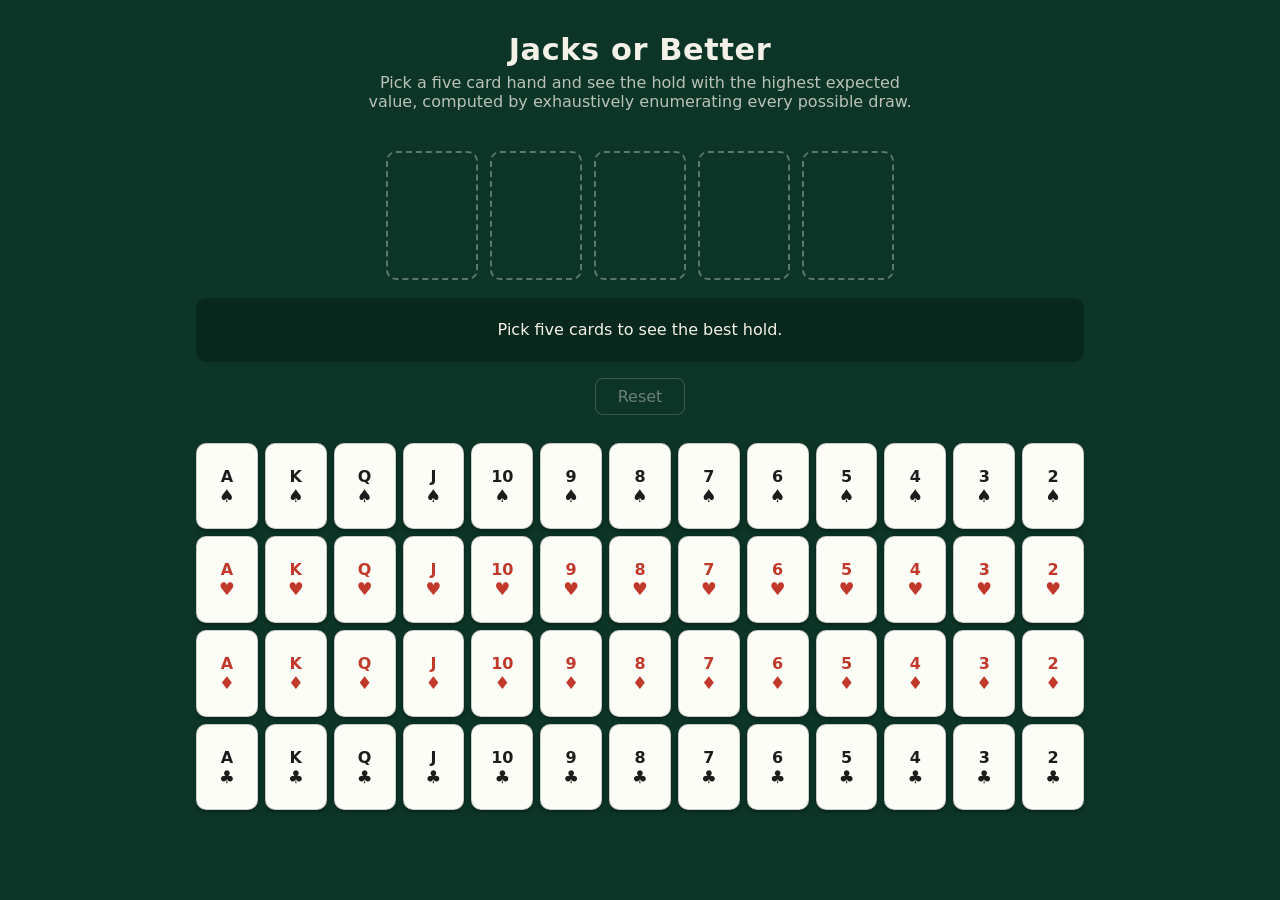
==== index.html @ 5003413f "init" ====
<!DOCTYPE html>
<html lang="en">
<head>
  <meta charset="utf-8">
  <meta name="viewport" content="width=device-width, initial-scale=1">
  <title>Jacks or Better Strategy Calculator</title>
  <link rel="icon" href="data:image/svg+xml,<svg xmlns='http://www.w3.org/2000/svg' viewBox='0 0 100 100'><text y='0.9em' font-size='90'>♠</text></svg>">
  <link rel="stylesheet" href="style.css">
</head>
<body>
  <header>
    <h1>Jacks or Better</h1>
    <p>Pick a five card hand and see the hold with the highest expected value, computed by exhaustively enumerating every possible draw.</p>
  </header>
  <main>
    <section id="hand" aria-label="Your hand"></section>
    <div id="result" role="status"></div>
    <button id="reset" type="button">Reset</button>
    <section id="grid" aria-label="Card picker"></section>
  </main>
  <script type="module" src="src/ui.js"></script>
</body>
</html>
---- style.css ----
* {
  box-sizing: border-box;
}

body {
  margin: 0;
  min-height: 100vh;
  background-color: #0c3527;
  color: #f4f1e8;
  font-family: system-ui, -apple-system, 'Segoe UI', sans-serif;
}

header,
main {
  max-width: 920px;
  margin: 0 auto;
  padding: 0 16px;
}

header {
  padding-top: 32px;
  text-align: center;
}

header h1 {
  margin: 0 0 6px;
  font-size: 1.9rem;
  letter-spacing: 0.02em;
}

header p {
  margin: 0 auto 28px;
  max-width: 56ch;
  color: #f4f1e8bf;
}

main {
  padding-bottom: 48px;
}

#hand {
  display: flex;
  justify-content: center;
  gap: 12px;
  padding-top: 12px;
  margin-bottom: 18px;
}

#hand .card,
.card-slot {
  width: clamp(58px, 14vw, 92px);
}

.card-slot {
  aspect-ratio: 5 / 7;
  border: 2px dashed #f4f1e859;
  border-radius: 10px;
}

.card {
  position: relative;
  display: flex;
  flex-direction: column;
  align-items: center;
  justify-content: center;
  gap: 2px;
  aspect-ratio: 5 / 7;
  padding: 0;
  background: #fdfdf8;
  border: 1px solid #00000033;
  border-radius: 10px;
  box-shadow: 0 2px 4px #00000059;
  cursor: pointer;
  font: inherit;
  transition: transform 120ms ease, box-shadow 120ms ease, opacity 120ms ease;
}

.card.red {
  color: #c0392b;
}

.card.black {
  color: #1c1c1c;
}

.card:enabled:hover {
  transform: translateY(-3px);
  box-shadow: 0 6px 12px #00000066;
}

.card:disabled {
  opacity: 0.25;
  cursor: default;
  box-shadow: none;
}

.card-rank {
  font-weight: 700;
}

.card-suit {
  line-height: 1;
}

#hand .card-rank {
  font-size: clamp(1rem, 3vw, 1.5rem);
}

#hand .card-suit {
  font-size: clamp(1.1rem, 3.4vw, 1.7rem);
}

.hand-card.held {
  outline: 3px solid #f5b301;
  outline-offset: 1px;
}

.hand-card.discarded {
  opacity: 0.45;
}

.hold-chip {
  position: absolute;
  top: -11px;
  left: 50%;
  transform: translateX(-50%);
  padding: 2px 8px;
  background: #f5b301;
  color: #231a02;
  font-size: 0.65rem;
  font-weight: 700;
  letter-spacing: 0.08em;
  border-radius: 999px;
}

#result {
  display: flex;
  flex-direction: column;
  align-items: center;
  justify-content: center;
  gap: 2px;
  min-height: 64px;
  padding: 10px 16px;
  background: #00000040;
  border-radius: 10px;
  text-align: center;
}

.result-hold {
  font-size: 1.15rem;
  font-weight: 600;
}

.result-ev {
  color: #f4f1e8cc;
  font-size: 0.95rem;
}

#reset {
  display: block;
  margin: 16px auto 0;
  padding: 8px 22px;
  background: transparent;
  color: inherit;
  border: 1px solid #f4f1e880;
  border-radius: 8px;
  font: inherit;
  cursor: pointer;
}

#reset:enabled:hover {
  background: #f4f1e81f;
}

#reset:disabled {
  opacity: 0.4;
  cursor: default;
}

#grid {
  display: grid;
  grid-template-columns: repeat(13, minmax(34px, 1fr));
  gap: clamp(3px, 0.8vw, 7px);
  margin-top: 28px;
  overflow-x: auto;
  padding-bottom: 4px;
}

#grid .card-rank {
  font-size: clamp(0.6rem, 1.7vw, 1rem);
}

#grid .card-suit {
  font-size: clamp(0.7rem, 1.9vw, 1.1rem);
}
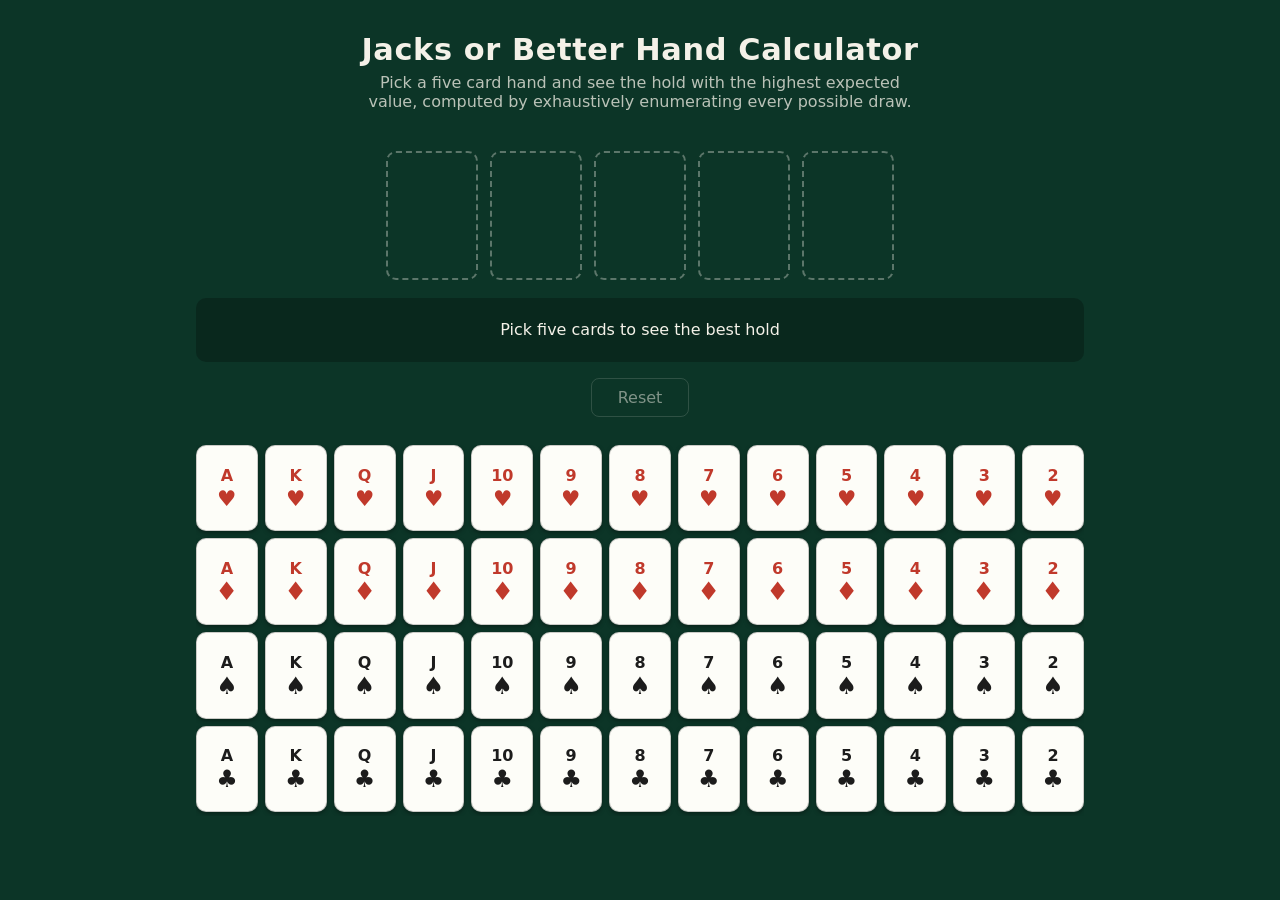
==== commit 0347622f: "polish card grid and suit rendering" ====
--- a/index.html
+++ b/index.html
@@ -3,13 +3,13 @@
 <head>
   <meta charset="utf-8">
   <meta name="viewport" content="width=device-width, initial-scale=1">
-  <title>Jacks or Better Strategy Calculator</title>
+  <title>Jacks or Better Hand Calculator</title>
   <link rel="icon" href="data:image/svg+xml,<svg xmlns='http://www.w3.org/2000/svg' viewBox='0 0 100 100'><text y='0.9em' font-size='90'>♠</text></svg>">
   <link rel="stylesheet" href="style.css">
 </head>
 <body>
   <header>
-    <h1>Jacks or Better</h1>
+    <h1>Jacks or Better Hand Calculator</h1>
     <p>Pick a five card hand and see the hold with the highest expected value, computed by exhaustively enumerating every possible draw.</p>
   </header>
   <main>
--- a/style.css
+++ b/style.css
@@ -102,12 +102,22 @@
   line-height: 1;
 }
 
+/* optical corrections: at equal font size the solid heart carries more
+   visual mass than the other suits and the narrow diamond carries less */
+.card-suit-hearts {
+  transform: scale(0.9);
+}
+
+.card-suit-diamonds {
+  transform: scale(1.06);
+}
+
 #hand .card-rank {
   font-size: clamp(1rem, 3vw, 1.5rem);
 }
 
 #hand .card-suit {
-  font-size: clamp(1.1rem, 3.4vw, 1.7rem);
+  font-size: clamp(1.3rem, 3.8vw, 2rem);
 }
 
 .hand-card.held {
@@ -159,22 +169,32 @@
 #reset {
   display: block;
   margin: 16px auto 0;
-  padding: 8px 22px;
+  padding: 9px 26px;
+  background: #f4f1e8;
+  color: #0c3527;
+  border: 1px solid transparent;
+  border-radius: 8px;
+  font: inherit;
+  font-weight: 600;
+  cursor: pointer;
+  box-shadow: 0 2px 6px #00000059;
+  transition: transform 120ms ease, box-shadow 120ms ease;
+}
+
+#reset:enabled:hover {
+  background: #ffffff;
+  transform: translateY(-1px);
+  box-shadow: 0 4px 10px #00000066;
+}
+
+#reset:disabled {
   background: transparent;
   color: inherit;
-  border: 1px solid #f4f1e880;
-  border-radius: 8px;
-  font: inherit;
-  cursor: pointer;
-}
-
-#reset:enabled:hover {
-  background: #f4f1e81f;
-}
-
-#reset:disabled {
-  opacity: 0.4;
+  border-color: #f4f1e84d;
+  font-weight: 400;
+  opacity: 0.5;
   cursor: default;
+  box-shadow: none;
 }
 
 #grid {
@@ -191,5 +211,5 @@
 }
 
 #grid .card-suit {
-  font-size: clamp(0.7rem, 1.9vw, 1.1rem);
-}
+  font-size: clamp(0.9rem, 2.4vw, 1.5rem);
+}
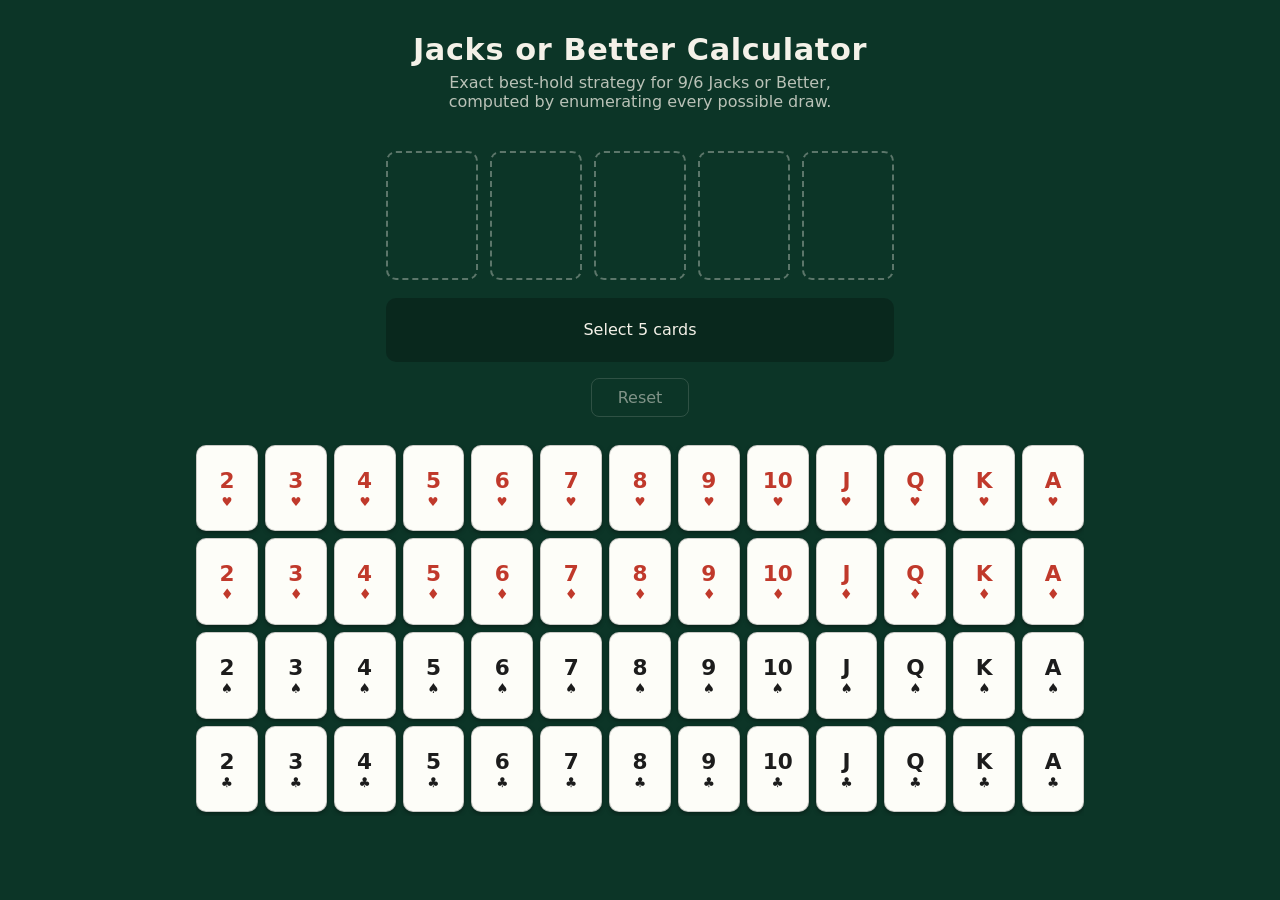
==== commit 6e086c7c: "rework hand and result presentation" ====
--- a/index.html
+++ b/index.html
@@ -3,14 +3,14 @@
 <head>
   <meta charset="utf-8">
   <meta name="viewport" content="width=device-width, initial-scale=1">
-  <title>Jacks or Better Hand Calculator</title>
+  <title>Jacks or Better Calculator</title>
   <link rel="icon" href="data:image/svg+xml,<svg xmlns='http://www.w3.org/2000/svg' viewBox='0 0 100 100'><text y='0.9em' font-size='90'>♠</text></svg>">
   <link rel="stylesheet" href="style.css">
 </head>
 <body>
   <header>
-    <h1>Jacks or Better Hand Calculator</h1>
-    <p>Pick a five card hand and see the hold with the highest expected value, computed by exhaustively enumerating every possible draw.</p>
+    <h1>Jacks or Better Calculator</h1>
+    <p>Exact best-hold strategy for 9/6 Jacks or Better,<br>computed by enumerating every possible draw.</p>
   </header>
   <main>
     <section id="hand" aria-label="Your hand"></section>
--- a/style.css
+++ b/style.css
@@ -38,17 +38,22 @@
   padding-bottom: 48px;
 }
 
+:root {
+  --hand-card-width: clamp(58px, 14vw, 92px);
+  --hand-gap: 12px;
+}
+
 #hand {
   display: flex;
   justify-content: center;
-  gap: 12px;
+  gap: var(--hand-gap);
   padding-top: 12px;
   margin-bottom: 18px;
 }
 
 #hand .card,
 .card-slot {
-  width: clamp(58px, 14vw, 92px);
+  width: var(--hand-card-width);
 }
 
 .card-slot {
@@ -113,11 +118,11 @@
 }
 
 #hand .card-rank {
-  font-size: clamp(1rem, 3vw, 1.5rem);
+  font-size: clamp(1.2rem, 3.4vw, 1.9rem);
 }
 
 #hand .card-suit {
-  font-size: clamp(1.3rem, 3.8vw, 2rem);
+  font-size: clamp(0.8rem, 2.1vw, 1.2rem);
 }
 
 .hand-card.held {
@@ -149,6 +154,8 @@
   align-items: center;
   justify-content: center;
   gap: 2px;
+  width: calc(5 * var(--hand-card-width) + 4 * var(--hand-gap));
+  margin: 0 auto;
   min-height: 64px;
   padding: 10px 16px;
   background: #00000040;
@@ -156,14 +163,19 @@
   text-align: center;
 }
 
-.result-hold {
-  font-size: 1.15rem;
+.result-ev-value {
+  font-size: 1.7rem;
+  font-weight: 700;
+}
+
+.result-ev-caption {
+  color: #f4f1e8b3;
+  font-size: 0.85rem;
+}
+
+.result-note {
+  font-size: 1.05rem;
   font-weight: 600;
-}
-
-.result-ev {
-  color: #f4f1e8cc;
-  font-size: 0.95rem;
 }
 
 #reset {
@@ -207,9 +219,9 @@
 }
 
 #grid .card-rank {
-  font-size: clamp(0.6rem, 1.7vw, 1rem);
+  font-size: clamp(0.85rem, 2.2vw, 1.35rem);
 }
 
 #grid .card-suit {
-  font-size: clamp(0.9rem, 2.4vw, 1.5rem);
-}
+  font-size: clamp(0.55rem, 1.4vw, 0.85rem);
+}
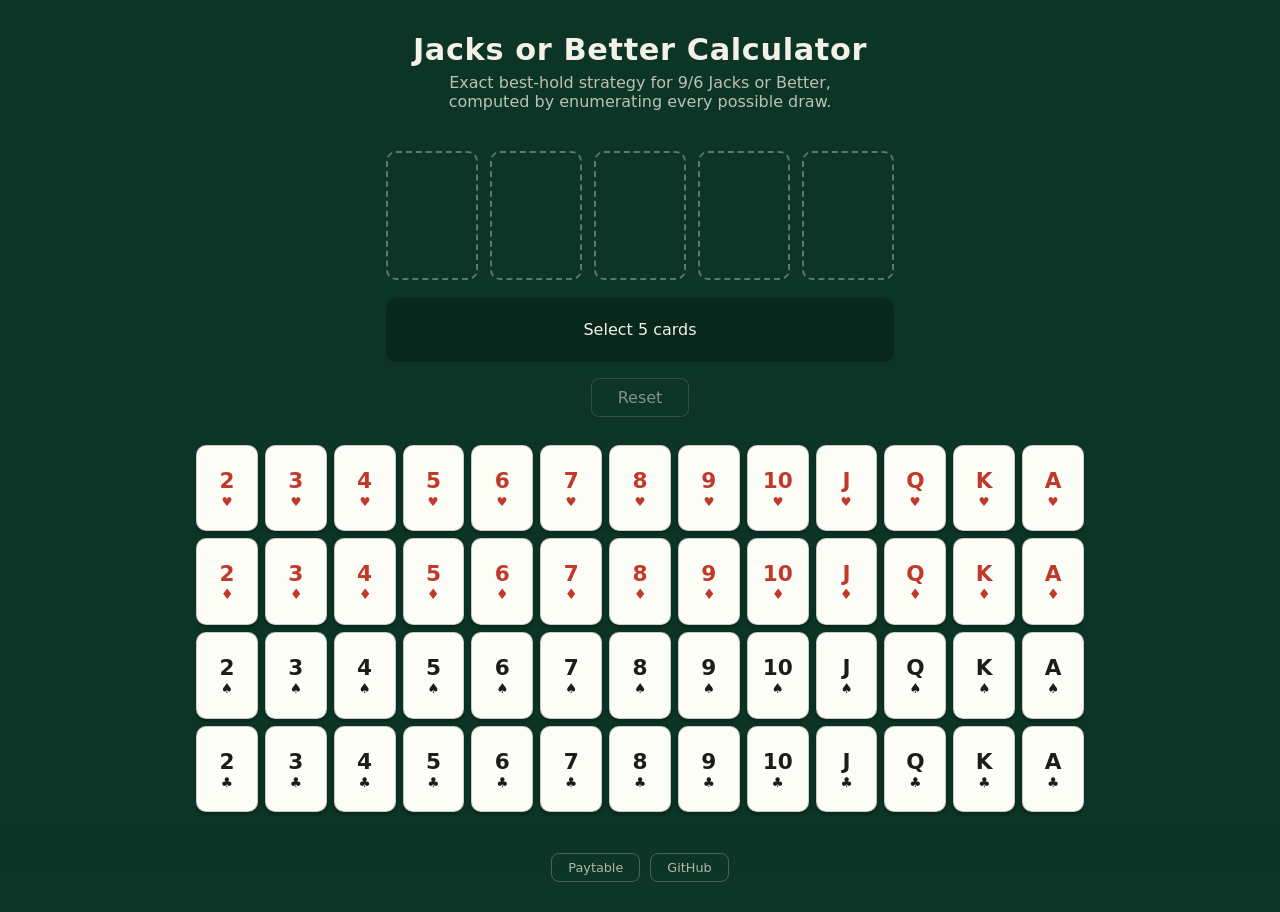
==== commit 63fd4eff: "add paytable panel and footer buttons" ====
--- a/index.html
+++ b/index.html
@@ -18,6 +18,11 @@
     <button id="reset" type="button">Reset</button>
     <section id="grid" aria-label="Card picker"></section>
   </main>
+  <section id="paytable" aria-label="Pay table" hidden></section>
+  <footer id="extras">
+    <button id="paytable-toggle" type="button" aria-expanded="false">Paytable</button>
+    <a href="">GitHub</a>
+  </footer>
   <script type="module" src="src/ui.js"></script>
 </body>
 </html>
--- a/style.css
+++ b/style.css
@@ -1,5 +1,10 @@
 * {
   box-sizing: border-box;
+}
+
+:root {
+  --hand-card-width: clamp(58px, 14vw, 92px);
+  --hand-gap: 12px;
 }
 
 body {
@@ -35,12 +40,7 @@
 }
 
 main {
-  padding-bottom: 48px;
-}
-
-:root {
-  --hand-card-width: clamp(58px, 14vw, 92px);
-  --hand-gap: 12px;
+  padding-bottom: 96px;
 }
 
 #hand {
@@ -130,22 +130,37 @@
   outline-offset: 1px;
 }
 
+.hand-card.discard-all {
+  outline: 3px solid #b0b6ae;
+  outline-offset: 1px;
+}
+
 .hand-card.discarded {
   opacity: 0.45;
 }
 
-.hold-chip {
+.hold-chip,
+.discard-chip {
   position: absolute;
   top: -11px;
   left: 50%;
   transform: translateX(-50%);
   padding: 2px 8px;
-  background: #f5b301;
-  color: #231a02;
   font-size: 0.65rem;
   font-weight: 700;
   letter-spacing: 0.08em;
   border-radius: 999px;
+  white-space: nowrap;
+}
+
+.hold-chip {
+  background: #f5b301;
+  color: #231a02;
+}
+
+.discard-chip {
+  background: #b0b6ae;
+  color: #0c3527;
 }
 
 #result {
@@ -173,11 +188,6 @@
   font-size: 0.85rem;
 }
 
-.result-note {
-  font-size: 1.05rem;
-  font-weight: 600;
-}
-
 #reset {
   display: block;
   margin: 16px auto 0;
@@ -225,3 +235,113 @@
 #grid .card-suit {
   font-size: clamp(0.55rem, 1.4vw, 0.85rem);
 }
+
+#extras {
+  position: fixed;
+  left: 0;
+  right: 0;
+  bottom: 0;
+  z-index: 5;
+  display: flex;
+  justify-content: center;
+  gap: 10px;
+  padding: 26px 16px 18px;
+  background: linear-gradient(#0c352700, #0c3527 60%);
+  pointer-events: none;
+}
+
+#extras button,
+#extras a {
+  pointer-events: auto;
+  display: inline-flex;
+  align-items: center;
+  padding: 6px 16px;
+  background: transparent;
+  color: #f4f1e8b3;
+  border: 1px solid #f4f1e840;
+  border-radius: 8px;
+  font: inherit;
+  font-size: 0.8rem;
+  text-decoration: none;
+  cursor: pointer;
+}
+
+#extras button:hover,
+#extras a:hover {
+  color: #f4f1e8;
+  border-color: #f4f1e880;
+  background: #f4f1e814;
+}
+
+#paytable-toggle[aria-expanded='true'],
+#paytable-toggle[aria-expanded='true']:hover {
+  background: #f4f1e8;
+  border-color: #f4f1e8;
+  color: #0c3527;
+}
+
+#paytable {
+  position: fixed;
+  left: 50%;
+  bottom: 82px;
+  transform: translateX(-50%);
+  z-index: 5;
+  width: min(380px, calc(100vw - 32px));
+  max-height: calc(100vh - 140px);
+  overflow-y: auto;
+  padding: 14px 8px;
+  background: #0e3d2d;
+  border: 1px solid #f4f1e821;
+  border-radius: 12px;
+  box-shadow: 0 4px 14px #00000038;
+  color: #f4f1e899;
+}
+
+#paytable h2 {
+  margin: 0 0 2px;
+  padding: 0 8px;
+  font-size: 0.85rem;
+  font-weight: 600;
+}
+
+#paytable table {
+  width: 100%;
+  border-collapse: collapse;
+  font-size: 0.85rem;
+}
+
+#paytable th {
+  padding: 4px 8px;
+  font-size: 0.72rem;
+  font-weight: 600;
+  letter-spacing: 0.06em;
+  text-transform: uppercase;
+  text-align: left;
+  color: #f4f1e87a;
+  border-bottom: 1px solid #f4f1e81f;
+}
+
+#paytable th.paytable-pays {
+  text-align: right;
+}
+
+#paytable td {
+  padding: 4px 8px;
+}
+
+#paytable tr + tr td {
+  border-top: 1px solid #f4f1e812;
+}
+
+.paytable-pays {
+  text-align: right;
+  font-weight: 500;
+  font-variant-numeric: tabular-nums;
+}
+
+.paytable-rtp {
+  margin: 0 0 10px;
+  padding: 0 8px;
+  font-size: 0.78rem;
+  color: #f4f1e87a;
+}
